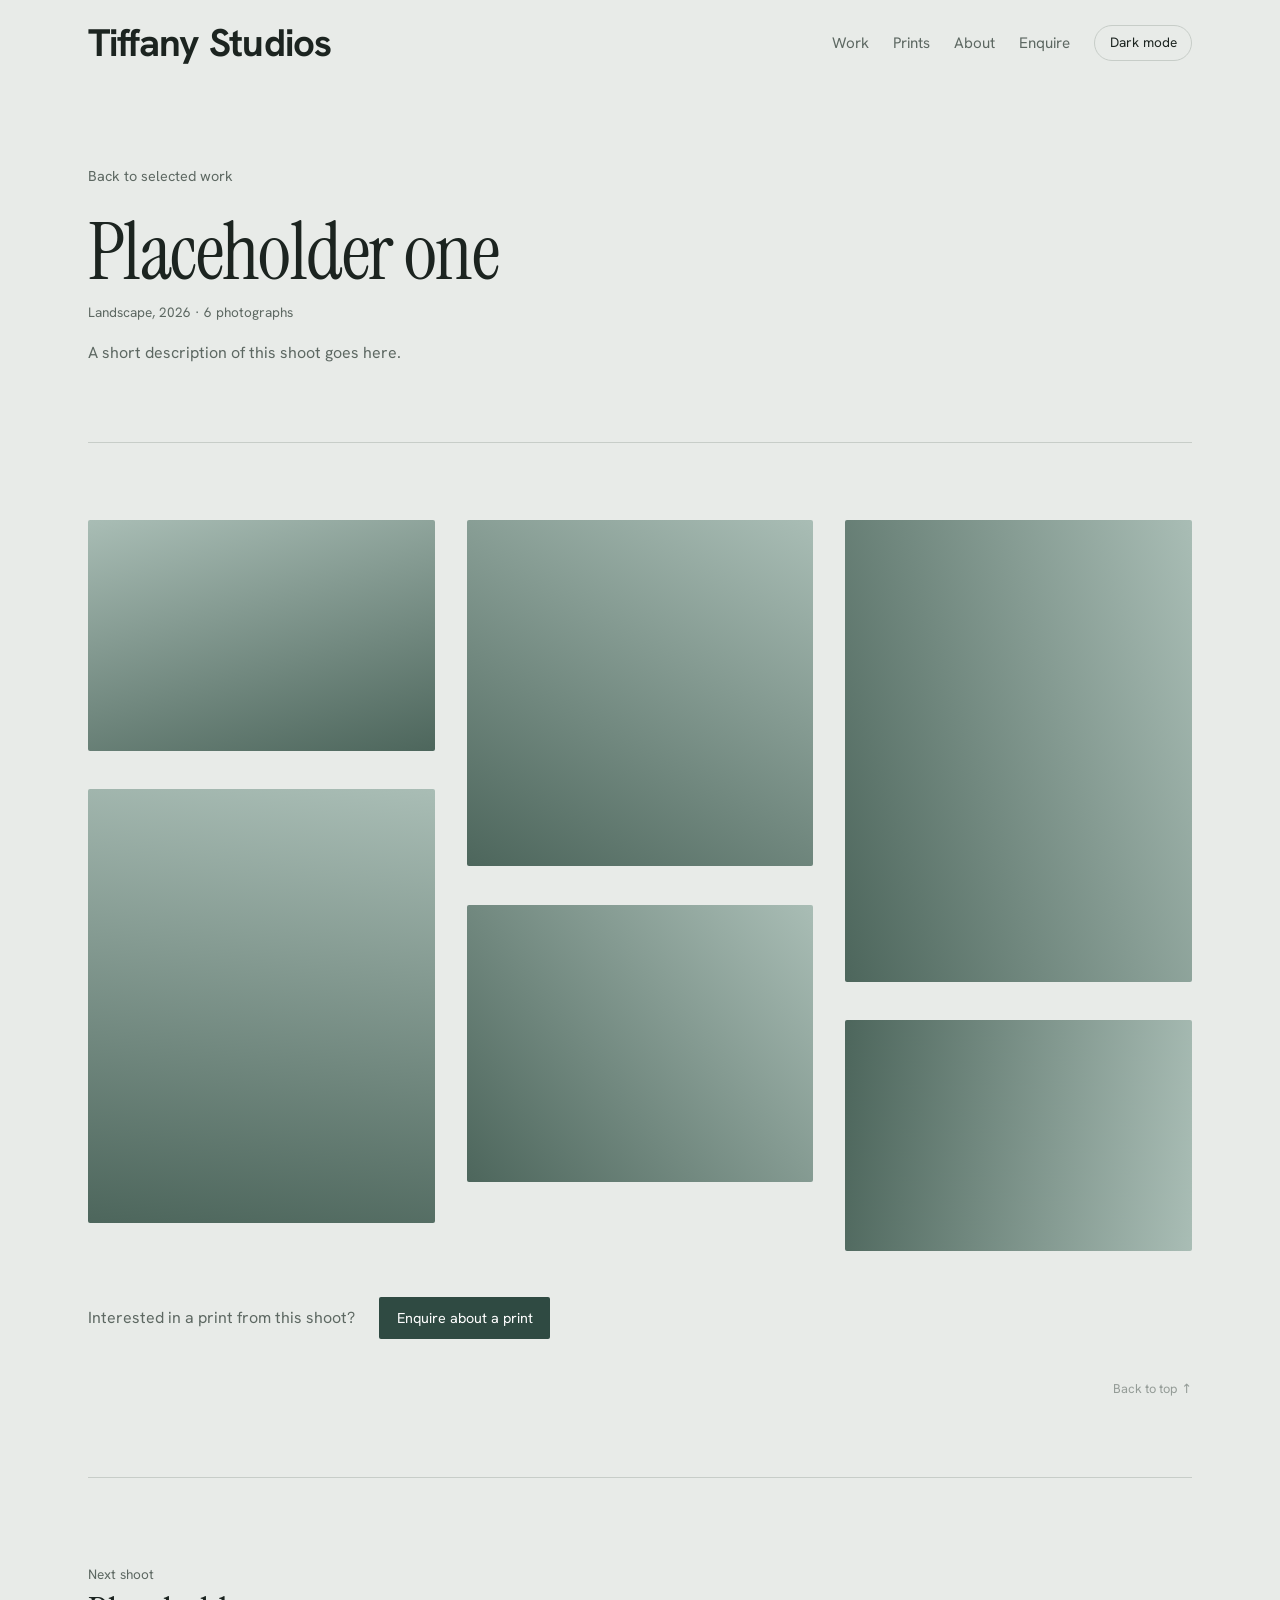
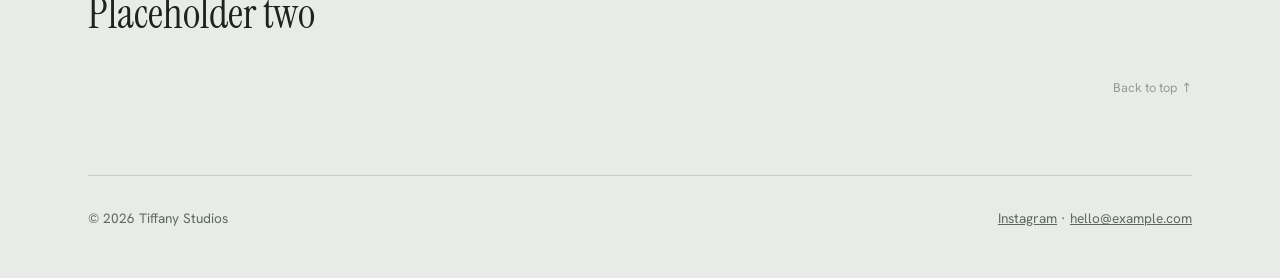
==== gallery.html @ 4b25729b "Add Tiffany Studios site scaffold Add initial site files for Tiffany Studios: index.html (home with " ====
<!DOCTYPE html>
<html lang="en">
<head>
<meta charset="utf-8">
<meta name="viewport" content="width=device-width, initial-scale=1">
<title>Gallery – Tiffany Studios</title>
<link rel="preconnect" href="https://fonts.googleapis.com">
<link rel="preconnect" href="https://fonts.gstatic.com" crossorigin>
<link href="https://fonts.googleapis.com/css2?family=Hanken+Grotesk:wght@400;500;700&family=Instrument+Serif:ital@0;1&display=swap" rel="stylesheet">
<link rel="stylesheet" href="style.css">
<script>(function(){var d=document.documentElement,t=null;d.classList.add("js");try{t=localStorage.getItem("theme")}catch(e){}if(t!=="dark"&&t!=="light")t=matchMedia("(prefers-color-scheme:dark)").matches?"dark":"light";d.dataset.theme=t})()</script>
</head>
<body id="top">
<div class="wrap">
<header class="top">
  <a class="mark" href="index.html">Tiffany Studios</a>
  <div class="hd-r"><nav aria-label="Main"><a href="index.html#work">Work</a><a href="index.html#prints">Prints</a><a href="index.html#about">About</a><a href="index.html#enquire">Enquire</a></nav><button class="theme" id="theme" type="button">Dark mode</button></div>
</header>
<main>
  <section class="g-head" style="border-top:0">
    <a class="back" href="index.html#work">Back to selected work</a>
    <h1 id="gT"></h1>
    <p class="cap" id="gM"></p>
    <p id="gB" style="margin-top:1rem;max-width:54ch;color:var(--mute)"></p>
  </section>
  <section>
    <div class="grid" id="gg"></div>
    <div class="g-cta"><span>Interested in a print from this shoot?</span><a class="btn" href="index.html#enquire">Enquire about a print</a></div>
    <a class="totop" href="#top">Back to top &uarr;</a>
  </section>
  <section>
    <p class="cap">Next shoot</p>
    <a class="next" id="nx" href="#"></a>
    <a class="totop" href="#top">Back to top &uarr;</a>
  </section>
</main>
<footer>
  <span>© 2026 Tiffany Studios</span>
  <span><a href="https://instagram.com/">Instagram</a> · <a href="mailto:hello@example.com">hello@example.com</a></span>
</footer>
</div>

<dialog id="lb" aria-label="Photograph viewer">
  <div id="lbImg"></div>
  <div class="lb-bar">
    <span class="cap" id="lbC"></span>
    <div>
      <button class="btn ghost" id="lbP" aria-label="Previous photograph">Previous</button>
      <button class="btn ghost" id="lbN" aria-label="Next photograph">Next</button>
      <button class="btn ghost" id="lbX">Close</button>
    </div>
  </div>
</dialog>

<script src="data.js"></script>
<script>window.addEventListener("load",function(){if(typeof works==="undefined"){var d=document.createElement("div");d.setAttribute("role","alert");d.style.cssText="position:fixed;inset:auto 1rem 1rem 1rem;z-index:99;padding:1rem 1.25rem;background:#7a2e2e;color:#fff;font:15px/1.5 system-ui,sans-serif;border-radius:4px";d.textContent="data.js was not found. Keep index.html, gallery.html, data.js and style.css together in one folder, and open the site from that folder (or host the whole folder).";document.body.appendChild(d)}});</script>
<script>
const el=id=>document.getElementById(id);
const q=new URLSearchParams(location.search).get("s");
let wi=works.findIndex(w=>w.id===q);if(wi<0)wi=0;
const w=works[wi],ps=w.photos,nxt=works[(wi+1)%works.length];
document.title=w.t+" – Tiffany Studios";
el("gT").textContent=w.t;
el("gM").textContent=w.c+", "+w.y+" · "+ps.length+" photographs";
el("gB").textContent=w.blurb||"A short description of this shoot goes here.";
el("nx").textContent=nxt.t;el("nx").href="gallery.html?s="+nxt.id;
let cur=0;
ps.forEach((p,i)=>{const b=document.createElement("button");b.className="work";
 b.setAttribute("aria-label","View photograph "+(i+1)+" of "+ps.length);
 b.appendChild(art({...p,t:w.t+", photograph "+(i+1)}));b.onclick=()=>{show(i);el("lb").showModal()};el("gg").appendChild(b)});
function show(i){cur=(i+ps.length)%ps.length;const p=ps[cur],r=p.r||1.5,box=el("lbImg");box.innerHTML="";
 const a=art({...p,r:r,t:w.t+", photograph "+(cur+1)},"img");
 a.style.width="min(100%,"+(75*r)+"vh)";a.style.margin="0 auto";box.appendChild(a);
 el("lbC").textContent=(cur+1)+" of "+ps.length}
el("lbP").onclick=()=>show(cur-1);el("lbN").onclick=()=>show(cur+1);el("lbX").onclick=()=>el("lb").close();
el("lb").addEventListener("click",e=>{if(e.target===el("lb"))el("lb").close()});
el("lb").addEventListener("keydown",e=>{if(e.key==="ArrowLeft")show(cur-1);if(e.key==="ArrowRight")show(cur+1)});
initTheme();reveal();
</script>
</body>
</html>
---- style.css ----
:root{color-scheme:light;--bg:#e8ebe8;--ink:#1c2420;--mute:#5d6862;--line:#c7cdc8;--accent:#2f4a42;--card:#f3f5f3;
--serif:"Instrument Serif",Georgia,"Times New Roman",serif;--sans:"Hanken Grotesk",system-ui,-apple-system,"Segoe UI",sans-serif}
:root[data-theme="dark"]{color-scheme:dark;--bg:#161b19;--ink:#e6eae7;--mute:#98a39d;--line:#2f3a35;--accent:#9fc0b3;--card:#1e2522}
*{box-sizing:border-box;margin:0}
html{scroll-behavior:smooth}
@media (prefers-reduced-motion:reduce){html{scroll-behavior:auto}*{transition:none!important;animation:none!important}}
body{background:var(--bg);color:var(--ink);font:400 1rem/1.6 var(--sans)}
a{color:inherit}
:focus-visible{outline:2px solid var(--accent);outline-offset:3px}
.wrap{max-width:1200px;margin:0 auto;padding:0 clamp(1.25rem,4vw,3rem)}
header.top{display:flex;justify-content:space-between;align-items:center;flex-wrap:wrap;gap:.75rem 1.5rem;padding:1.5rem 0}
.hd-r{display:flex;align-items:center;flex-wrap:wrap;gap:.5rem 1.5rem}
nav{display:flex;flex-wrap:wrap;gap:.25rem 1.5rem}
.theme{font:inherit;font-size:.85rem;background:none;color:var(--ink);border:1px solid var(--line);border-radius:999px;padding:.4rem .9rem;cursor:pointer;min-height:2.25rem}
.theme:hover{background:var(--card)}
img{max-width:100%}
header.top .mark{font:700 clamp(1.7rem,3.4vw,2.4rem)/1 var(--sans);letter-spacing:-.02em;text-decoration:none}
nav a{text-decoration:none;padding:.35rem 0;color:var(--mute);font-size:.95rem}
nav a:hover{color:var(--ink)}
.hero{padding:clamp(1.5rem,5vw,3.5rem) 0 clamp(3rem,7vw,5rem)}
.hero h1{font:400 clamp(2.9rem,9vw,7rem)/.95 var(--serif);letter-spacing:-.02em}
.hero p{margin-top:1.5rem;max-width:46ch;color:var(--mute);font-size:1.1rem}
.plate{aspect-ratio:4/5;border-radius:2px;background:linear-gradient(170deg,#9fb3ab 0%,#5f7a70 45%,#26352f 100%);position:relative;overflow:hidden}
.plate img,.work img,.slide img{width:100%;height:100%;object-fit:cover;display:block}
.car{margin-top:clamp(1.75rem,4vw,3rem)}
.slides{aspect-ratio:16/9;max-height:80vh;position:relative;overflow:hidden;border-radius:2px}
.slide{position:absolute;inset:0;opacity:0;transition:opacity .9s;cursor:zoom-in}
.slide.on{opacity:1}
.slide .img{width:100%;height:100%}
.car-ui{display:flex;align-items:center;gap:.5rem;margin-top:.8rem}
.cbtn{font:inherit;font-size:1.3rem;line-height:1;width:2.2rem;height:2.2rem;border:1px solid var(--line);background:none;color:var(--ink);border-radius:999px;cursor:pointer}
.cbtn:hover{background:var(--card)}
.dots{display:flex;gap:.4rem;padding:0 .4rem}
.dots button{width:.6rem;height:.6rem;border-radius:50%;border:0;padding:0;background:var(--line);cursor:pointer}
.dots button[aria-current=true]{background:var(--ink)}
.cap{font-size:.85rem;color:var(--mute);margin-top:.6rem}
h2{font:400 clamp(2rem,4vw,3rem)/1.1 var(--serif);margin-bottom:1.5rem}
section{padding:clamp(2.5rem,6vw,5rem) 0;border-top:1px solid var(--line)}
.filters{display:flex;gap:.5rem;flex-wrap:wrap;margin-bottom:2rem}
.filters button{font:inherit;font-size:.9rem;background:none;color:var(--mute);border:1px solid var(--line);border-radius:999px;padding:.4rem 1rem;cursor:pointer}
.filters button[aria-pressed=true]{background:var(--ink);color:var(--bg);border-color:var(--ink)}
.grid{columns:3 280px;column-gap:clamp(1rem,2.5vw,2rem)}
.work{break-inside:avoid;margin-bottom:clamp(1.5rem,3vw,2.5rem);cursor:zoom-in;background:none;border:0;padding:0;text-align:left;font:inherit;color:inherit;display:block;width:100%}
.work .img{background:linear-gradient(var(--ang),var(--a),var(--b));border-radius:2px;overflow:hidden;transition:opacity .2s}
.work:hover .img{opacity:.88}
.work b{display:block;font:400 1.15rem var(--serif);margin-top:.6rem}
.work span{font-size:.85rem;color:var(--mute)}
.about{display:grid;grid-template-columns:minmax(200px,340px) 1fr;gap:clamp(1.5rem,5vw,5rem);align-items:center}
.avatar{aspect-ratio:1;border-radius:50%;overflow:hidden;width:100%;max-width:340px;justify-self:center;background:linear-gradient(160deg,#b9c6c0,#4a6258)}
.avatar img{width:100%;height:100%;object-fit:cover;display:block}
.about p{max-width:52ch;color:var(--mute);margin-bottom:1rem}
.prints{display:grid;grid-template-columns:repeat(auto-fit,minmax(240px,1fr));gap:1.5rem}
.print{background:var(--card);padding:1.25rem;border-radius:2px;display:flex;flex-direction:column;gap:.4rem}
.print .img{aspect-ratio:4/3;border-radius:2px;margin-bottom:.6rem}
.print h3{font:400 1.3rem var(--serif)}
.print small{color:var(--mute)}
.print .price{margin-top:auto;padding-top:.8rem;display:flex;justify-content:space-between;align-items:center}
.btn{font:inherit;background:var(--accent);color:#fff;border:0;border-radius:2px;padding:.6rem 1.1rem;cursor:pointer;text-decoration:none;font-size:.9rem}
:root[data-theme="dark"] .btn{color:#10201a}
.btn:hover{filter:brightness(1.1)}
form{display:grid;gap:1rem;max-width:560px}
label{display:grid;gap:.3rem;font-size:.9rem;color:var(--mute)}
input,select,textarea{font:inherit;color:var(--ink);background:var(--card);border:1px solid var(--line);border-radius:2px;padding:.65rem .8rem;width:100%}
textarea{min-height:140px;resize:vertical}
.hp{position:absolute;left:-9999px}
footer{padding:2rem 0 3rem;color:var(--mute);font-size:.85rem;border-top:1px solid var(--line);display:flex;justify-content:space-between;flex-wrap:wrap;gap:1rem}
dialog{border:0;background:var(--bg);color:var(--ink);max-height:94vh;overflow:auto;max-width:min(94vw,1100px);width:100%;padding:1rem;border-radius:2px}
dialog::backdrop{background:rgba(10,14,12,.85)}
dialog .img{max-height:75vh;margin:0 auto;border-radius:2px;overflow:hidden}
dialog .img img{max-height:75vh;width:auto;margin:0 auto}
.lb-bar{display:flex;justify-content:space-between;align-items:center;gap:1rem;margin-top:.8rem;flex-wrap:wrap}
@media (min-width:1500px){.wrap{max-width:1360px}}
@media (max-width:1024px){.slides{aspect-ratio:3/2}}
@media (max-width:760px){
 .about{grid-template-columns:1fr;text-align:left}.avatar{max-width:220px}
 .slides{aspect-ratio:1/1}
 header.top{padding:1.1rem 0}
 .hd-r{width:100%;justify-content:space-between}
 .grid{columns:2 150px;column-gap:1rem}
 .lb-bar{flex-direction:column;align-items:stretch}.lb-bar .btn{margin:.4rem .4rem 0 0}
 form{max-width:none}
 .totop{margin-top:2rem}
}
@media (max-width:420px){.grid{columns:1}}
@media (pointer:coarse){.cbtn{width:2.75rem;height:2.75rem}.filters button,.theme,.btn{min-height:2.75rem}.dots button{width:.75rem;height:.75rem}.dots{gap:.6rem}nav a{padding:.6rem 0}}
[hidden]{display:none!important}
.js section{opacity:0;transform:translateY(28px);transition:opacity .9s ease,transform .9s ease}
.js section.in{opacity:1;transform:none}
@media (prefers-reduced-motion:reduce){.js section{opacity:1;transform:none}}
.totop{display:block;width:max-content;margin:2.5rem 0 0 auto;font-size:.8rem;color:var(--mute);text-decoration:none;opacity:.6;transition:opacity .2s}
.totop:hover,.totop:focus-visible{opacity:1}
a.work{text-decoration:none}
.pf{display:grid;grid-template-columns:repeat(auto-fit,minmax(150px,1fr));gap:1rem;border:0;padding:0}
.btn:disabled{opacity:.4;cursor:not-allowed;filter:none}
.btn.ghost{background:none;color:var(--ink);border:1px solid var(--line)}
#status{min-height:1.5em;color:var(--mute);font-size:.9rem}
.back{font-size:.9rem;color:var(--mute);text-decoration:none;display:inline-block;margin-bottom:1.5rem}
.back:hover{color:var(--ink)}
.g-head h1{font:400 clamp(2.5rem,7vw,5rem)/1 var(--serif);letter-spacing:-.02em}
.g-cta{display:flex;align-items:center;gap:1.5rem;flex-wrap:wrap;margin-top:2.5rem;color:var(--mute)}
.next{display:block;margin-top:.4rem;font:400 clamp(1.6rem,4vw,2.6rem)/1.1 var(--serif);text-decoration:none}
.lb-bar .btn{margin-left:.4rem}
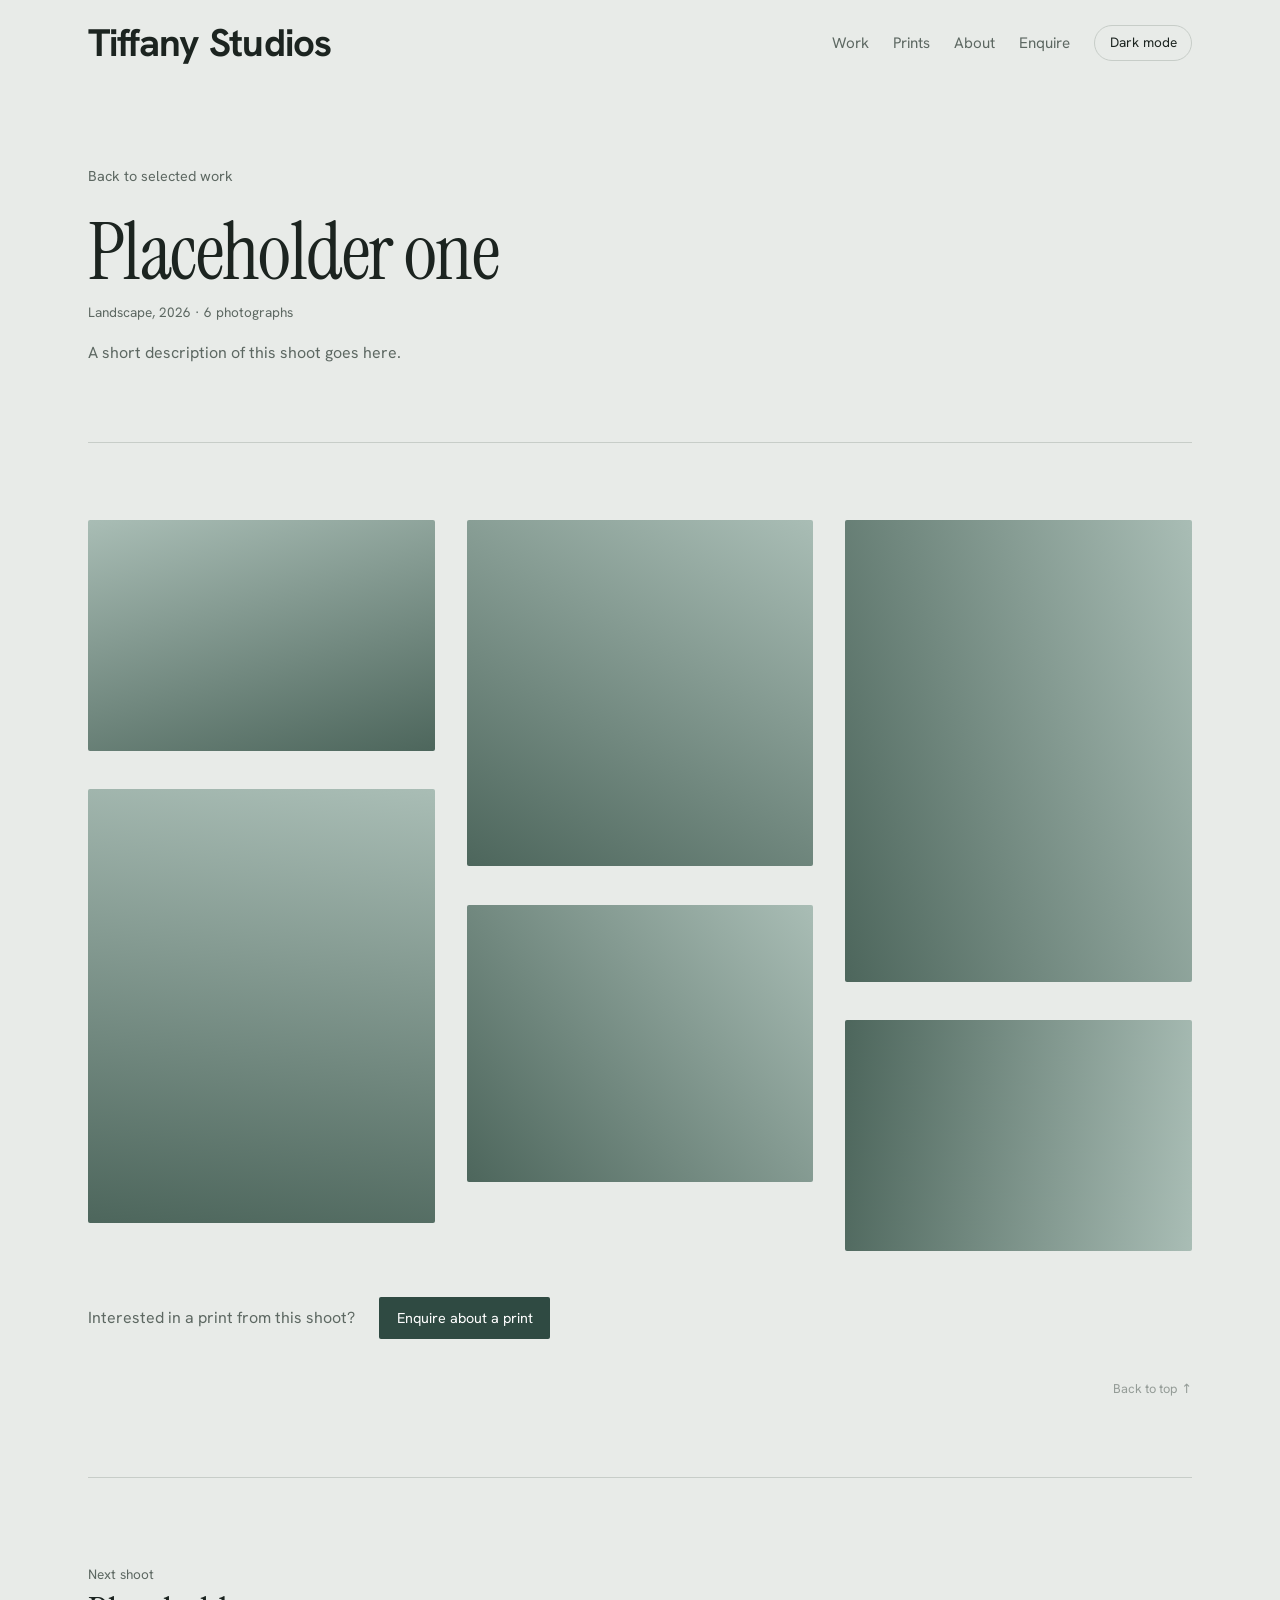
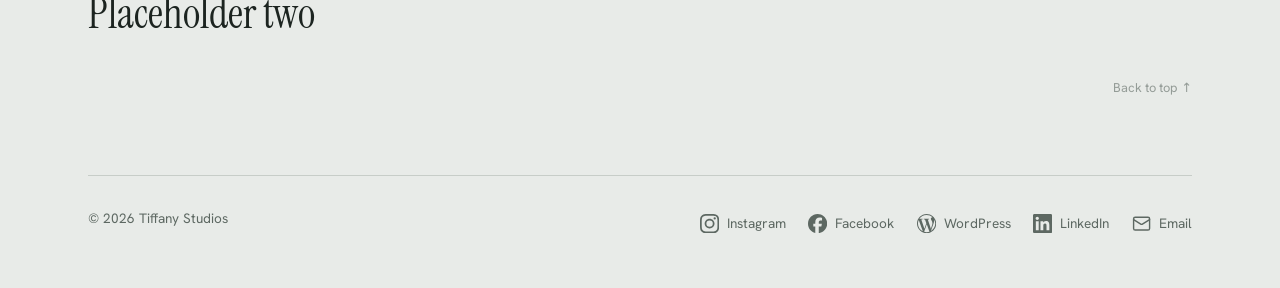
==== commit 2c1ec6b4: "Add social icon links to site footer Replace plain footer text links with an accessible social list " ====
--- a/gallery.html
+++ b/gallery.html
@@ -1,81 +1,248 @@
-<!DOCTYPE html>
+<!doctype html>
 <html lang="en">
-<head>
-<meta charset="utf-8">
-<meta name="viewport" content="width=device-width, initial-scale=1">
-<title>Gallery – Tiffany Studios</title>
-<link rel="preconnect" href="https://fonts.googleapis.com">
-<link rel="preconnect" href="https://fonts.gstatic.com" crossorigin>
-<link href="https://fonts.googleapis.com/css2?family=Hanken+Grotesk:wght@400;500;700&family=Instrument+Serif:ital@0;1&display=swap" rel="stylesheet">
-<link rel="stylesheet" href="style.css">
-<script>(function(){var d=document.documentElement,t=null;d.classList.add("js");try{t=localStorage.getItem("theme")}catch(e){}if(t!=="dark"&&t!=="light")t=matchMedia("(prefers-color-scheme:dark)").matches?"dark":"light";d.dataset.theme=t})()</script>
-</head>
-<body id="top">
-<div class="wrap">
-<header class="top">
-  <a class="mark" href="index.html">Tiffany Studios</a>
-  <div class="hd-r"><nav aria-label="Main"><a href="index.html#work">Work</a><a href="index.html#prints">Prints</a><a href="index.html#about">About</a><a href="index.html#enquire">Enquire</a></nav><button class="theme" id="theme" type="button">Dark mode</button></div>
-</header>
-<main>
-  <section class="g-head" style="border-top:0">
-    <a class="back" href="index.html#work">Back to selected work</a>
-    <h1 id="gT"></h1>
-    <p class="cap" id="gM"></p>
-    <p id="gB" style="margin-top:1rem;max-width:54ch;color:var(--mute)"></p>
-  </section>
-  <section>
-    <div class="grid" id="gg"></div>
-    <div class="g-cta"><span>Interested in a print from this shoot?</span><a class="btn" href="index.html#enquire">Enquire about a print</a></div>
-    <a class="totop" href="#top">Back to top &uarr;</a>
-  </section>
-  <section>
-    <p class="cap">Next shoot</p>
-    <a class="next" id="nx" href="#"></a>
-    <a class="totop" href="#top">Back to top &uarr;</a>
-  </section>
-</main>
-<footer>
-  <span>© 2026 Tiffany Studios</span>
-  <span><a href="https://instagram.com/">Instagram</a> · <a href="mailto:hello@example.com">hello@example.com</a></span>
-</footer>
-</div>
+  <head>
+    <meta charset="utf-8" />
+    <meta name="viewport" content="width=device-width, initial-scale=1" />
+    <title>Gallery – Tiffany Studios</title>
+    <link rel="preconnect" href="https://fonts.googleapis.com" />
+    <link rel="preconnect" href="https://fonts.gstatic.com" crossorigin />
+    <link
+      href="https://fonts.googleapis.com/css2?family=Hanken+Grotesk:wght@400;500;700&family=Instrument+Serif:ital@0;1&display=swap"
+      rel="stylesheet"
+    />
+    <link rel="stylesheet" href="style.css" />
+    <script>
+      (function () {
+        var d = document.documentElement,
+          t = null;
+        d.classList.add("js");
+        try {
+          t = localStorage.getItem("theme");
+        } catch (e) {}
+        if (t !== "dark" && t !== "light")
+          t = matchMedia("(prefers-color-scheme:dark)").matches
+            ? "dark"
+            : "light";
+        d.dataset.theme = t;
+      })();
+    </script>
+  </head>
+  <body id="top">
+    <div class="wrap">
+      <header class="top">
+        <a class="mark" href="index.html">Tiffany Studios</a>
+        <div class="hd-r">
+          <nav aria-label="Main" id="nav">
+            <a href="index.html#work">Work</a
+            ><a href="index.html#prints">Prints</a
+            ><a href="index.html#about">About</a
+            ><a href="index.html#enquire">Enquire</a>
+          </nav>
+          <button class="theme" id="theme" type="button">Dark mode</button
+          ><button
+            class="menu"
+            id="menu"
+            type="button"
+            aria-label="Open menu"
+            aria-expanded="false"
+            aria-controls="nav"
+          >
+            <span></span><span></span><span></span>
+          </button>
+        </div>
+      </header>
+      <main>
+        <section class="g-head" style="border-top: 0">
+          <a class="back" href="index.html#work">Back to selected work</a>
+          <h1 id="gT"></h1>
+          <p class="cap" id="gM"></p>
+          <p
+            id="gB"
+            style="margin-top: 1rem; max-width: 54ch; color: var(--mute)"
+          ></p>
+        </section>
+        <section>
+          <div class="grid" id="gg"></div>
+          <div class="g-cta">
+            <span>Interested in a print from this shoot?</span
+            ><a class="btn" href="index.html#enquire">Enquire about a print</a>
+          </div>
+          <a class="totop" href="#top">Back to top &uarr;</a>
+        </section>
+        <section>
+          <p class="cap">Next shoot</p>
+          <a class="next" id="nx" href="#"></a>
+          <a class="totop" href="#top">Back to top &uarr;</a>
+        </section>
+      </main>
+      <footer>
+        <span>© 2026 Tiffany Studios</span>
+        <ul class="social" aria-label="Social links and email">
+          <li>
+            <a
+              href="https://instagram.com/your-handle"
+              target="_blank"
+              rel="noopener noreferrer"
+              aria-label="Instagram"
+              style="--brand: #e4405f"
+              ><svg viewBox="0 0 24 24" aria-hidden="true" focusable="false">
+                <path
+                  d="M7.0301.084c-1.2768.0602-2.1487.264-2.911.5634-.7888.3075-1.4575.72-2.1228 1.3877-.6652.6677-1.075 1.3368-1.3802 2.127-.2954.7638-.4956 1.6365-.552 2.914-.0564 1.2775-.0689 1.6882-.0626 4.947.0062 3.2586.0206 3.6671.0825 4.9473.061 1.2765.264 2.1482.5635 2.9107.308.7889.72 1.4573 1.388 2.1228.6679.6655 1.3365 1.0743 2.1285 1.38.7632.295 1.6361.4961 2.9134.552 1.2773.056 1.6884.069 4.9462.0627 3.2578-.0062 3.668-.0207 4.9478-.0814 1.28-.0607 2.147-.2652 2.9098-.5633.7889-.3086 1.4578-.72 2.1228-1.3881.665-.6682 1.0745-1.3378 1.3795-2.1284.2957-.7632.4966-1.636.552-2.9124.056-1.2809.0692-1.6898.063-4.948-.0063-3.2583-.021-3.6668-.0817-4.9465-.0607-1.2797-.264-2.1487-.5633-2.9117-.3084-.7889-.72-1.4568-1.3876-2.1228C21.2982 1.33 20.628.9208 19.8378.6165 19.074.321 18.2017.1197 16.9244.0645 15.6471.0093 15.236-.005 11.977.0014 8.718.0076 8.31.0215 7.0301.0839m.1402 21.6932c-1.17-.0509-1.8053-.2453-2.2287-.408-.5606-.216-.96-.4771-1.3819-.895-.422-.4178-.6811-.8186-.9-1.378-.1644-.4234-.3624-1.058-.4171-2.228-.0595-1.2645-.072-1.6442-.079-4.848-.007-3.2037.0053-3.583.0607-4.848.05-1.169.2456-1.805.408-2.2282.216-.5613.4762-.96.895-1.3816.4188-.4217.8184-.6814 1.3783-.9003.423-.1651 1.0575-.3614 2.227-.4171 1.2655-.06 1.6447-.072 4.848-.079 3.2033-.007 3.5835.005 4.8495.0608 1.169.0508 1.8053.2445 2.228.408.5608.216.96.4754 1.3816.895.4217.4194.6816.8176.9005 1.3787.1653.4217.3617 1.056.4169 2.2263.0602 1.2655.0739 1.645.0796 4.848.0058 3.203-.0055 3.5834-.061 4.848-.051 1.17-.245 1.8055-.408 2.2294-.216.5604-.4763.96-.8954 1.3814-.419.4215-.8181.6811-1.3783.9-.4224.1649-1.0577.3617-2.2262.4174-1.2656.0595-1.6448.072-4.8493.079-3.2045.007-3.5825-.006-4.848-.0608M16.953 5.5864A1.44 1.44 0 1 0 18.39 4.144a1.44 1.44 0 0 0-1.437 1.4424M5.8385 12.012c.0067 3.4032 2.7706 6.1557 6.173 6.1493 3.4026-.0065 6.157-2.7701 6.1506-6.1733-.0065-3.4032-2.771-6.1565-6.174-6.1498-3.403.0067-6.156 2.771-6.1496 6.1738M8 12.0077a4 4 0 1 1 4.008 3.9921A3.9996 3.9996 0 0 1 8 12.0077"
+                /></svg
+              ><span>Instagram</span></a
+            >
+          </li>
+          <li>
+            <a
+              href="https://facebook.com/your-page"
+              target="_blank"
+              rel="noopener noreferrer"
+              aria-label="Facebook"
+              style="--brand: #0866ff"
+              ><svg viewBox="0 0 24 24" aria-hidden="true" focusable="false">
+                <path
+                  d="M9.101 23.691v-7.98H6.627v-3.667h2.474v-1.58c0-4.085 1.848-5.978 5.858-5.978.401 0 .955.042 1.468.103a8.68 8.68 0 0 1 1.141.195v3.325a8.623 8.623 0 0 0-.653-.036 26.805 26.805 0 0 0-.733-.009c-.707 0-1.259.096-1.675.309a1.686 1.686 0 0 0-.679.622c-.258.42-.374.995-.374 1.752v1.297h3.919l-.386 2.103-.287 1.564h-3.246v8.245C19.396 23.238 24 18.179 24 12.044c0-6.627-5.373-12-12-12s-12 5.373-12 12c0 5.628 3.874 10.35 9.101 11.647Z"
+                /></svg
+              ><span>Facebook</span></a
+            >
+          </li>
+          <li>
+            <a
+              href="https://your-site.wordpress.com"
+              target="_blank"
+              rel="noopener noreferrer"
+              aria-label="WordPress"
+              style="--brand: #21759b"
+              ><svg viewBox="0 0 24 24" aria-hidden="true" focusable="false">
+                <path
+                  d="M21.469 6.825c.84 1.537 1.318 3.3 1.318 5.175 0 3.979-2.156 7.456-5.363 9.325l3.295-9.527c.615-1.54.82-2.771.82-3.864 0-.405-.026-.78-.07-1.11m-7.981.105c.647-.03 1.232-.105 1.232-.105.582-.075.514-.93-.067-.899 0 0-1.755.135-2.88.135-1.064 0-2.85-.15-2.85-.15-.585-.03-.661.855-.075.885 0 0 .54.061 1.125.09l1.68 4.605-2.37 7.08L5.354 6.9c.649-.03 1.234-.1 1.234-.1.585-.075.516-.93-.065-.896 0 0-1.746.138-2.874.138-.2 0-.438-.008-.69-.015C4.911 3.15 8.235 1.215 12 1.215c2.809 0 5.365 1.072 7.286 2.833-.046-.003-.091-.009-.141-.009-1.06 0-1.812.923-1.812 1.914 0 .89.513 1.643 1.06 2.531.411.72.89 1.643.89 2.977 0 .915-.354 1.994-.821 3.479l-1.075 3.585-3.9-11.61.001.014zM12 22.784c-1.059 0-2.081-.153-3.048-.437l3.237-9.406 3.315 9.087c.024.053.05.101.078.149-1.12.393-2.325.609-3.582.609M1.211 12c0-1.564.336-3.05.935-4.39L7.29 21.709C3.694 19.96 1.212 16.271 1.211 12M12 0C5.385 0 0 5.385 0 12s5.385 12 12 12 12-5.385 12-12S18.615 0 12 0"
+                /></svg
+              ><span>WordPress</span></a
+            >
+          </li>
+          <li>
+            <a
+              href="https://linkedin.com/in/your-profile"
+              target="_blank"
+              rel="noopener noreferrer"
+              aria-label="LinkedIn"
+              style="--brand: #0a66c2"
+              ><svg viewBox="0 0 24 24" aria-hidden="true" focusable="false">
+                <path
+                  d="M20.447 20.452h-3.554v-5.569c0-1.328-.027-3.037-1.852-3.037-1.853 0-2.136 1.445-2.136 2.939v5.667H9.351V9h3.414v1.561h.046c.477-.9 1.637-1.85 3.37-1.85 3.601 0 4.267 2.37 4.267 5.455v6.286zM5.337 7.433c-1.144 0-2.063-.926-2.063-2.065 0-1.138.92-2.063 2.063-2.063 1.14 0 2.064.925 2.064 2.063 0 1.139-.925 2.065-2.064 2.065zm1.782 13.019H3.555V9h3.564v11.452zM22.225 0H1.771C.792 0 0 .774 0 1.729v20.542C0 23.227.792 24 1.771 24h20.451C23.2 24 24 23.227 24 22.271V1.729C24 .774 23.2 0 22.222 0h.003z"
+                /></svg
+              ><span>LinkedIn</span></a
+            >
+          </li>
+          <li>
+            <a
+              href="mailto:hello@example.com"
+              aria-label="Email"
+              style="--brand: var(--ink)"
+              ><svg
+                class="line"
+                viewBox="0 0 24 24"
+                aria-hidden="true"
+                focusable="false"
+              >
+                <rect width="20" height="16" x="2" y="4" rx="2" />
+                <path d="m22 7-8.97 5.7a1.94 1.94 0 0 1-2.06 0L2 7" /></svg
+              ><span>Email</span></a
+            >
+          </li>
+        </ul>
+      </footer>
+    </div>
 
-<dialog id="lb" aria-label="Photograph viewer">
-  <div id="lbImg"></div>
-  <div class="lb-bar">
-    <span class="cap" id="lbC"></span>
-    <div>
-      <button class="btn ghost" id="lbP" aria-label="Previous photograph">Previous</button>
-      <button class="btn ghost" id="lbN" aria-label="Next photograph">Next</button>
-      <button class="btn ghost" id="lbX">Close</button>
-    </div>
-  </div>
-</dialog>
+    <dialog id="lb" aria-label="Photograph viewer">
+      <div id="lbImg"></div>
+      <div class="lb-bar">
+        <span class="cap" id="lbC"></span>
+        <div>
+          <button class="btn ghost" id="lbP" aria-label="Previous photograph">
+            Previous
+          </button>
+          <button class="btn ghost" id="lbN" aria-label="Next photograph">
+            Next
+          </button>
+          <button class="btn ghost" id="lbX">Close</button>
+        </div>
+      </div>
+    </dialog>
 
-<script src="data.js"></script>
-<script>window.addEventListener("load",function(){if(typeof works==="undefined"){var d=document.createElement("div");d.setAttribute("role","alert");d.style.cssText="position:fixed;inset:auto 1rem 1rem 1rem;z-index:99;padding:1rem 1.25rem;background:#7a2e2e;color:#fff;font:15px/1.5 system-ui,sans-serif;border-radius:4px";d.textContent="data.js was not found. Keep index.html, gallery.html, data.js and style.css together in one folder, and open the site from that folder (or host the whole folder).";document.body.appendChild(d)}});</script>
-<script>
-const el=id=>document.getElementById(id);
-const q=new URLSearchParams(location.search).get("s");
-let wi=works.findIndex(w=>w.id===q);if(wi<0)wi=0;
-const w=works[wi],ps=w.photos,nxt=works[(wi+1)%works.length];
-document.title=w.t+" – Tiffany Studios";
-el("gT").textContent=w.t;
-el("gM").textContent=w.c+", "+w.y+" · "+ps.length+" photographs";
-el("gB").textContent=w.blurb||"A short description of this shoot goes here.";
-el("nx").textContent=nxt.t;el("nx").href="gallery.html?s="+nxt.id;
-let cur=0;
-ps.forEach((p,i)=>{const b=document.createElement("button");b.className="work";
- b.setAttribute("aria-label","View photograph "+(i+1)+" of "+ps.length);
- b.appendChild(art({...p,t:w.t+", photograph "+(i+1)}));b.onclick=()=>{show(i);el("lb").showModal()};el("gg").appendChild(b)});
-function show(i){cur=(i+ps.length)%ps.length;const p=ps[cur],r=p.r||1.5,box=el("lbImg");box.innerHTML="";
- const a=art({...p,r:r,t:w.t+", photograph "+(cur+1)},"img");
- a.style.width="min(100%,"+(75*r)+"vh)";a.style.margin="0 auto";box.appendChild(a);
- el("lbC").textContent=(cur+1)+" of "+ps.length}
-el("lbP").onclick=()=>show(cur-1);el("lbN").onclick=()=>show(cur+1);el("lbX").onclick=()=>el("lb").close();
-el("lb").addEventListener("click",e=>{if(e.target===el("lb"))el("lb").close()});
-el("lb").addEventListener("keydown",e=>{if(e.key==="ArrowLeft")show(cur-1);if(e.key==="ArrowRight")show(cur+1)});
-initTheme();reveal();
-</script>
-</body>
+    <script src="data.js"></script>
+    <script>
+      window.addEventListener("load", function () {
+        if (typeof works === "undefined") {
+          var d = document.createElement("div");
+          d.setAttribute("role", "alert");
+          d.style.cssText =
+            "position:fixed;inset:auto 1rem 1rem 1rem;z-index:99;padding:1rem 1.25rem;background:#7a2e2e;color:#fff;font:15px/1.5 system-ui,sans-serif;border-radius:4px";
+          d.textContent =
+            "data.js was not found. Keep index.html, gallery.html, data.js and style.css together in one folder, and open the site from that folder (or host the whole folder).";
+          document.body.appendChild(d);
+        }
+      });
+    </script>
+    <script>
+      const el = (id) => document.getElementById(id);
+      const q = new URLSearchParams(location.search).get("s");
+      let wi = works.findIndex((w) => w.id === q);
+      if (wi < 0) wi = 0;
+      const w = works[wi],
+        ps = w.photos,
+        nxt = works[(wi + 1) % works.length];
+      document.title = w.t + " – Tiffany Studios";
+      el("gT").textContent = w.t;
+      el("gM").textContent =
+        w.c + ", " + w.y + " · " + ps.length + " photographs";
+      el("gB").textContent =
+        w.blurb || "A short description of this shoot goes here.";
+      el("nx").textContent = nxt.t;
+      el("nx").href = "gallery.html?s=" + nxt.id;
+      let cur = 0;
+      ps.forEach((p, i) => {
+        const b = document.createElement("button");
+        b.className = "work";
+        b.setAttribute(
+          "aria-label",
+          "View photograph " + (i + 1) + " of " + ps.length,
+        );
+        b.appendChild(art({ ...p, t: w.t + ", photograph " + (i + 1) }));
+        b.onclick = () => {
+          show(i);
+          el("lb").showModal();
+        };
+        el("gg").appendChild(b);
+      });
+      function show(i) {
+        cur = (i + ps.length) % ps.length;
+        const p = ps[cur],
+          r = p.r || 1.5,
+          box = el("lbImg");
+        box.innerHTML = "";
+        const a = art(
+          { ...p, r: r, t: w.t + ", photograph " + (cur + 1) },
+          "img",
+        );
+        a.style.width = "min(100%," + 75 * r + "vh)";
+        a.style.margin = "0 auto";
+        box.appendChild(a);
+        el("lbC").textContent = cur + 1 + " of " + ps.length;
+      }
+      el("lbP").onclick = () => show(cur - 1);
+      el("lbN").onclick = () => show(cur + 1);
+      el("lbX").onclick = () => el("lb").close();
+      el("lb").addEventListener("click", (e) => {
+        if (e.target === el("lb")) el("lb").close();
+      });
+      el("lb").addEventListener("keydown", (e) => {
+        if (e.key === "ArrowLeft") show(cur - 1);
+        if (e.key === "ArrowRight") show(cur + 1);
+      });
+      initTheme();
+      initMenu();
+      reveal();
+    </script>
+  </body>
 </html>
--- a/style.css
+++ b/style.css
@@ -75,7 +75,6 @@
  .about{grid-template-columns:1fr;text-align:left}.avatar{max-width:220px}
  .slides{aspect-ratio:1/1}
  header.top{padding:1.1rem 0}
- .hd-r{width:100%;justify-content:space-between}
  .grid{columns:2 150px;column-gap:1rem}
  .lb-bar{flex-direction:column;align-items:stretch}.lb-bar .btn{margin:.4rem .4rem 0 0}
  form{max-width:none}
@@ -100,3 +99,29 @@
 .g-cta{display:flex;align-items:center;gap:1.5rem;flex-wrap:wrap;margin-top:2.5rem;color:var(--mute)}
 .next{display:block;margin-top:.4rem;font:400 clamp(1.6rem,4vw,2.6rem)/1.1 var(--serif);text-decoration:none}
 .lb-bar .btn{margin-left:.4rem}
+.menu{display:none}
+@media (max-width:820px){
+ .hd-r{display:contents}
+ header.top .mark{order:1}
+ .theme{order:2;margin-left:auto}
+ .menu{order:3;display:inline-flex;flex-direction:column;justify-content:center;gap:5px;width:2.5rem;height:2.5rem;padding:0 .6rem;background:none;border:1px solid var(--line);border-radius:999px;cursor:pointer}
+ .menu span{display:block;height:2px;background:var(--ink);transition:transform .25s,opacity .2s}
+ .menu[aria-expanded=true] span:nth-child(1){transform:translateY(7px) rotate(45deg)}
+ .menu[aria-expanded=true] span:nth-child(2){opacity:0}
+ .menu[aria-expanded=true] span:nth-child(3){transform:translateY(-7px) rotate(-45deg)}
+ .js nav{display:none;order:4;flex-basis:100%;flex-direction:column;gap:0;border-top:1px solid var(--line);margin-top:.25rem}
+ .js nav.open{display:flex}
+ nav a{padding:.85rem 0;font-size:1.05rem;border-bottom:1px solid var(--line)}
+}
+.social{list-style:none;padding:0;display:flex;flex-wrap:wrap;gap:.5rem 1.4rem}
+.social a{display:inline-flex;align-items:center;gap:.5rem;color:var(--mute);text-decoration:none;padding:.3rem 0}
+.social a:hover,.social a:focus-visible{color:var(--brand,var(--ink))}
+.social svg{width:1.2rem;height:1.2rem;fill:currentColor;flex:none}
+.social svg.line{fill:none;stroke:currentColor;stroke-width:1.75;stroke-linecap:round;stroke-linejoin:round}
+@media (pointer:coarse){.social a{padding:.6rem 0}}
+@media (max-width:820px){
+ .social{gap:.25rem 1.1rem}
+ .social a span{position:absolute;width:1px;height:1px;overflow:hidden;clip:rect(0 0 0 0);white-space:nowrap}
+ .social a{padding:.65rem .2rem}
+ .social svg{width:1.5rem;height:1.5rem}
+}
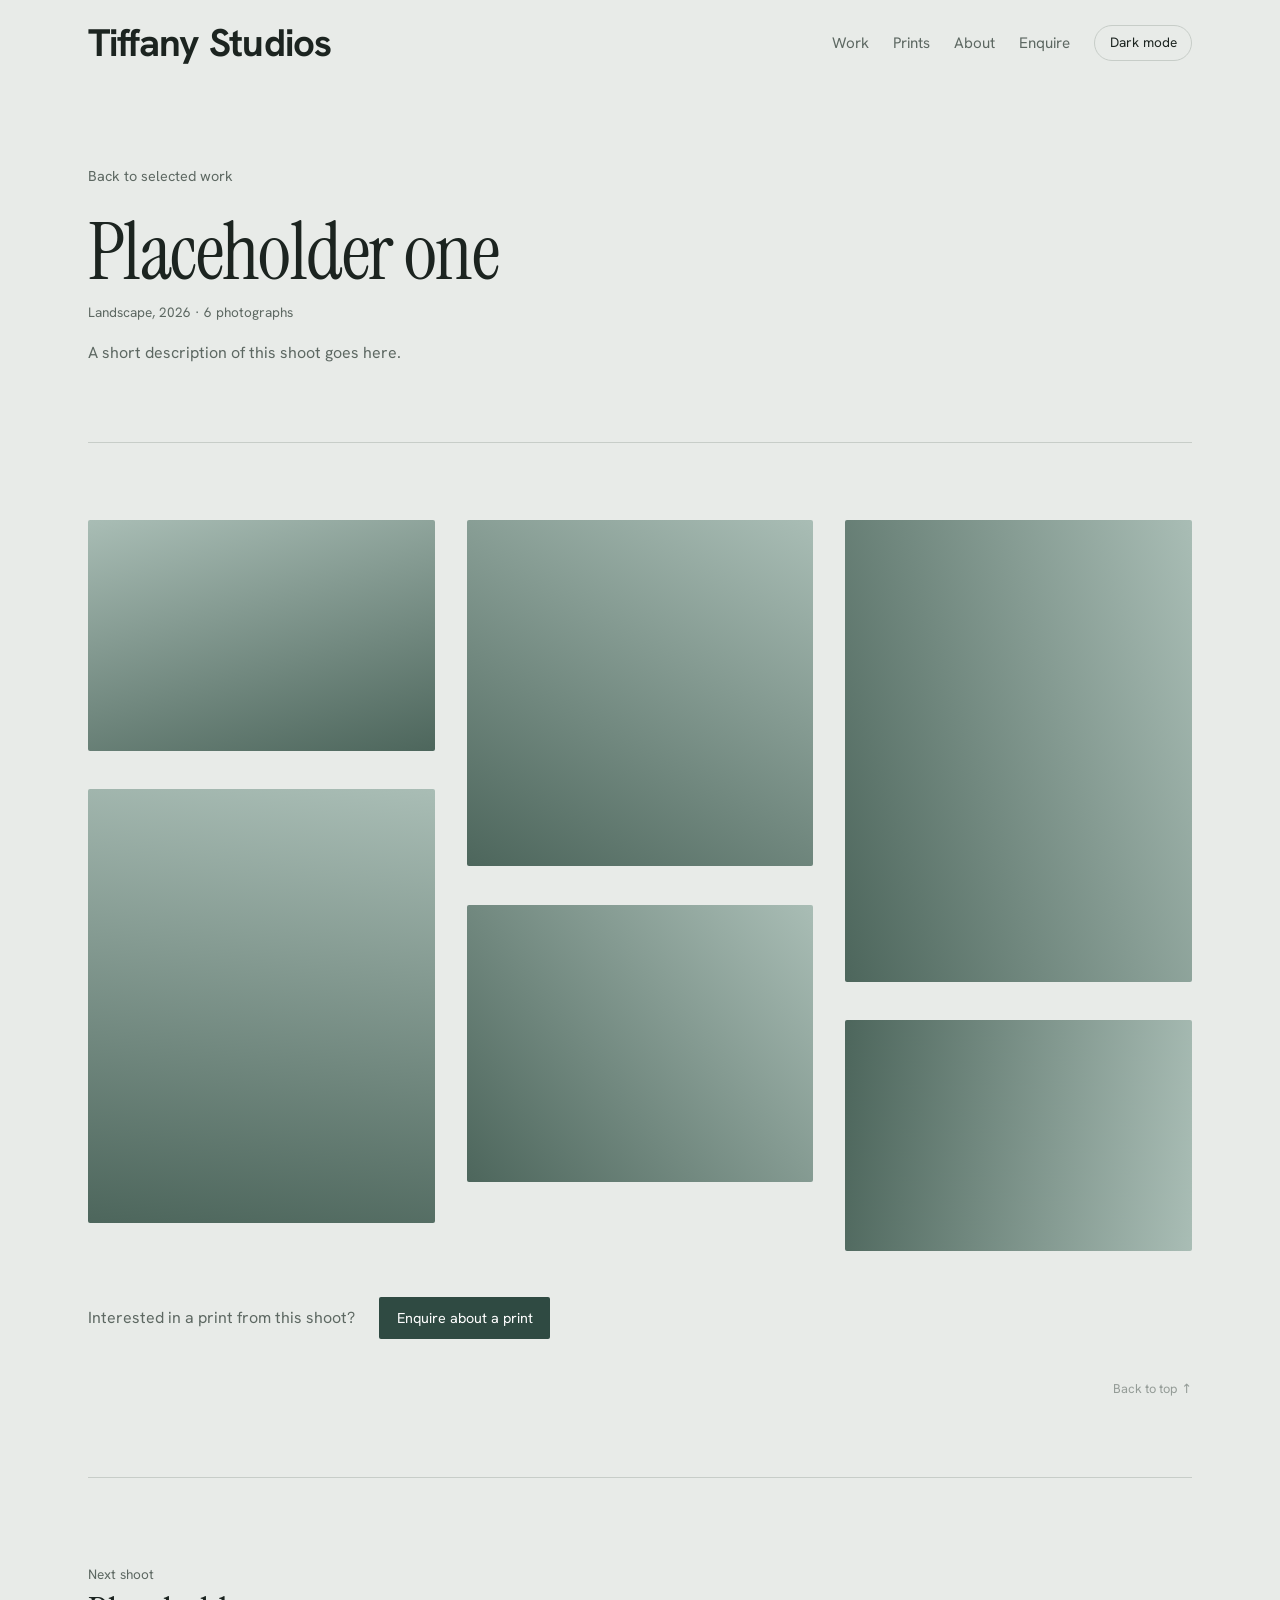
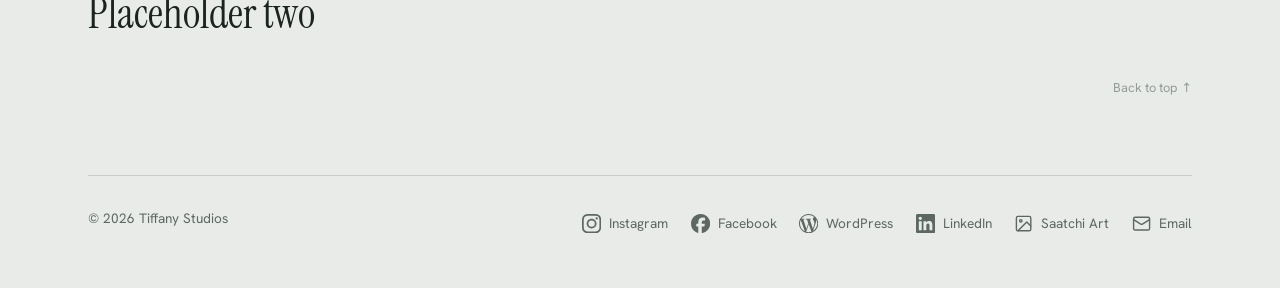
==== commit ba3a0333: "Update contact links and About text Replace placeholder social/contact links in index.html and galle" ====
--- a/gallery.html
+++ b/gallery.html
@@ -80,7 +80,7 @@
         <ul class="social" aria-label="Social links and email">
           <li>
             <a
-              href="https://instagram.com/your-handle"
+              href="https://www.instagram.com/tiffanystudios_za"
               target="_blank"
               rel="noopener noreferrer"
               aria-label="Instagram"
@@ -94,7 +94,7 @@
           </li>
           <li>
             <a
-              href="https://facebook.com/your-page"
+              href="https://www.facebook.com/profile.php?id=61588129162474"
               target="_blank"
               rel="noopener noreferrer"
               aria-label="Facebook"
@@ -108,7 +108,7 @@
           </li>
           <li>
             <a
-              href="https://your-site.wordpress.com"
+              href="https://adrianetiffany.wordpress.com"
               target="_blank"
               rel="noopener noreferrer"
               aria-label="WordPress"
@@ -122,7 +122,7 @@
           </li>
           <li>
             <a
-              href="https://linkedin.com/in/your-profile"
+              href="https://www.linkedin.com/in/adriane-tiffany-williams-92a479211/"
               target="_blank"
               rel="noopener noreferrer"
               aria-label="LinkedIn"
@@ -134,9 +134,29 @@
               ><span>LinkedIn</span></a
             >
           </li>
-          <li>
-            <a
-              href="mailto:hello@example.com"
+          <!-- Saatchi Art: this icon is a placeholder. Replace the svg with their official logo. -->
+          <li>
+            <a
+              href="https://www.saatchiart.com/en-za/adrianetiffany"
+              target="_blank"
+              rel="noopener noreferrer"
+              aria-label="Saatchi Art"
+              style="--brand: var(--ink)"
+              ><svg
+                class="line"
+                viewBox="0 0 24 24"
+                aria-hidden="true"
+                focusable="false"
+              >
+                <rect width="18" height="18" x="3" y="3" rx="2" />
+                <circle cx="8.5" cy="8.5" r="1.5" />
+                <path d="m21 15-5-5L5 21" /></svg
+              ><span>Saatchi Art</span></a
+            >
+          </li>
+          <li>
+            <a
+              href="mailto:photographeradriane@gmail.com"
               aria-label="Email"
               style="--brand: var(--ink)"
               ><svg
